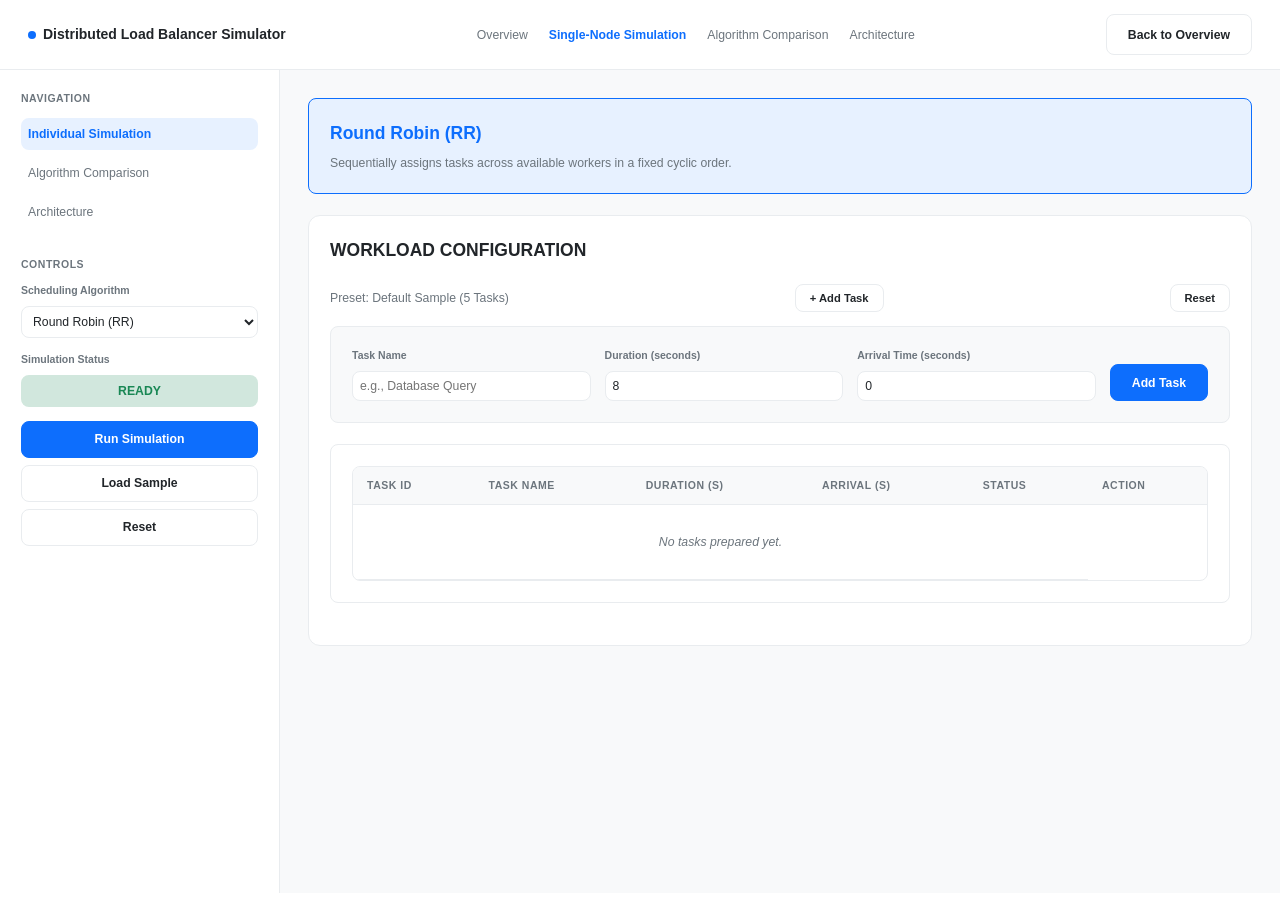
==== templates/simulator.html @ ae83afc0 "UI CHANGES" ====
<!DOCTYPE html>
<html lang="en">
<head>
    <meta charset="UTF-8" />
    <meta name="viewport" content="width=device-width, initial-scale=1.0" />
    <title>Simulator - Distributed Load Balancer</title>
    <link rel="stylesheet" href="/static/main.css" />
</head>
<body>

<!-- HEADER -->
<header class="header">
    <div class="header-inner">
        <div class="logo">
            <span class="logo-dot"></span>
            <span class="logo-text">Distributed Load Balancer Simulator</span>
        </div>
        <nav class="nav">
            <a href="/" class="nav-link">Overview</a>
            <a href="/simulator" class="nav-link nav-active">Single-Node Simulation</a>
            <a href="/#algorithms" class="nav-link">Algorithm Comparison</a>
            <a href="/#architecture" class="nav-link">Architecture</a>
        </nav>
        <a href="/" class="btn btn-secondary">Back to Overview</a>
    </div>
</header>

<!-- MAIN LAYOUT -->
<div class="simulator-layout">

    <!-- SIDEBAR -->
    <aside class="sidebar">
        <div class="sidebar-section">
            <h3 class="sidebar-title">Navigation</h3>
            <nav class="sidebar-nav">
                <a href="#simulation" class="sidebar-link sidebar-active">Individual Simulation</a>
                <a href="/#algorithms" class="sidebar-link">Algorithm Comparison</a>
                <a href="/#architecture" class="sidebar-link">Architecture</a>
            </nav>
        </div>

        <div class="sidebar-section">
            <h3 class="sidebar-title">Controls</h3>
            <div class="sidebar-control">
                <label class="sidebar-label">Scheduling Algorithm</label>
                <select id="algo-select" class="sidebar-select" onchange="changeAlgorithm(this.value)">
                    <option value="round_robin">Round Robin (RR)</option>
                    <option value="least_connections">Least Connections (LC)</option>
                </select>
            </div>
            <div class="sidebar-control">
                <label class="sidebar-label">Simulation Status</label>
                <div id="sim-status" class="sidebar-status status-ready">READY</div>
            </div>
            <div class="sidebar-actions">
                <button id="btn-run-simulation" class="btn btn-primary btn-block" onclick="runSimulation()">Run Simulation</button>
                <button class="btn btn-secondary btn-block" onclick="loadSampleTasks()">Load Sample</button>
                <button class="btn btn-secondary btn-block" onclick="resetSimulation()">Reset</button>
            </div>
        </div>
    </aside>

    <!-- MAIN CONTENT -->
    <main class="simulator-main">

        <!-- ALGORITHM INFO -->
        <div class="algorithm-info">
            <h3 id="algo-info-title" class="algo-info-title">Round Robin (RR)</h3>
            <p id="algo-info-desc" class="algo-info-desc">
                Sequentially assigns tasks across available workers in a fixed cyclic order.
            </p>
        </div>

        <!-- WORKLOAD CONFIGURATION -->
        <section id="simulation" class="section">
            <h2 class="section-title">WORKLOAD CONFIGURATION</h2>

            <div class="config-toolbar">
                <span class="config-preset">Preset: Default Sample (5 Tasks)</span>
                <button class="btn btn-secondary btn-sm" onclick="loadSampleTasks()">+ Add Task</button>
                <button class="btn btn-secondary btn-sm" onclick="resetSimulation()">Reset</button>
            </div>

            <div class="task-entry-panel">
                <div class="task-entry-form">
                    <div class="form-field">
                        <label class="form-label">Task Name</label>
                        <input type="text" id="task-name" class="form-input" placeholder="e.g., Database Query" />
                    </div>
                    <div class="form-field">
                        <label class="form-label">Duration (seconds)</label>
                        <input type="number" id="task-duration" class="form-input" placeholder="8" min="0.05" max="30" step="0.1" value="8" />
                    </div>
                    <div class="form-field">
                        <label class="form-label">Arrival Time (seconds)</label>
                        <input type="number" id="task-arrival" class="form-input" placeholder="0" min="0" max="60" step="0.5" value="0" />
                    </div>
                    <button class="btn btn-primary" onclick="addPreparedTask()">Add Task</button>
                </div>
            </div>

            <div class="prepared-tasks-panel">
                <div class="table-scroll-wrapper">
                    <table class="task-table" id="prepared-table">
                        <thead>
                            <tr>
                                <th>Task ID</th>
                                <th>Task Name</th>
                                <th>Duration (s)</th>
                                <th>Arrival (s)</th>
                                <th>Status</th>
                                <th>Action</th>
                            </tr>
                        </thead>
                        <tbody id="prepared-tbody">
                            <tr>
                                <td colspan="5" class="empty-row">No tasks prepared yet.</td>
                            </tr>
                        </tbody>
                    </table>
                </div>
            </div>
        </section>

        <!-- LIVE SIMULATION (hidden initially) -->
        <section id="live-simulation" class="section" style="display: none;">
            <h2 class="section-title">LIVE SIMULATION</h2>

            <!-- PERFORMANCE SUMMARY -->
            <div class="performance-summary">
                <div class="perf-item">
                    <span class="perf-label">TASKS SCHEDULED</span>
                    <span class="perf-value" id="perf-total">0</span>
                </div>
                <div class="perf-item">
                    <span class="perf-label">AVERAGE WAITING TIME</span>
                    <span class="perf-value" id="perf-avg-wait">0.00 units</span>
                </div>
                <div class="perf-item">
                    <span class="perf-label">AVERAGE EXECUTION TIME</span>
                    <span class="perf-value" id="perf-avg-exec">0.00 units</span>
                </div>
                <div class="perf-item">
                    <span class="perf-label">TOTAL EXECUTION TIME</span>
                    <span class="perf-value" id="perf-total-exec">0.00 units</span>
                </div>
            </div>

            <!-- WORKER VISUALIZATION -->
            <h3 class="section-subtitle-small">WORKER STATES</h3>
            <div class="workers-grid" id="workers-grid">
                <!-- Populated by JavaScript -->
            </div>

            <!-- EXECUTION TIMELINE -->
            <h3 class="section-subtitle-small">EXECUTION TIMELINE</h3>
            <div class="timeline-panel">
                <div class="timeline-container" id="timeline-container">
                    <p class="empty-text">Run a simulation to see the execution timeline.</p>
                </div>
            </div>

            <!-- TASK MONITOR -->
            <h3 class="section-subtitle-small">TASK RESULTS & COMPARISON</h3>
            <div class="task-monitor-panel">
                <div class="table-scroll-wrapper">
                    <table class="task-table" id="task-table">
                        <thead>
                            <tr>
                                <th>Task ID</th>
                                <th>Task Name</th>
                                <th>Duration</th>
                                <th>Arrival</th>
                                <th>Worker</th>
                                <th>Status</th>
                                <th>Waiting Time</th>
                                <th>Execution Time</th>
                            </tr>
                        </thead>
                        <tbody id="task-tbody">
                            <tr>
                                <td colspan="8" class="empty-row">No tasks submitted yet.</td>
                            </tr>
                        </tbody>
                    </table>
                </div>
            </div>

            <!-- SIMULATION COMPLETE -->
            <div id="simulation-complete" class="simulation-complete" style="display: none;">
                <h3 class="complete-title">SIMULATION COMPLETE</h3>
                <button class="btn btn-primary btn-large" onclick="resetSimulation()">Run New Simulation</button>
            </div>
        </section>

    </main>
</div>

<script src="/static/simulator.js"></script>
</body>
</html>
---- static/main.css ----
/* ==========================================================================
   main.css - Professional engineering theme for Load Balancer Simulator
   Clean, modern design inspired by technical dashboard interfaces
   ========================================================================== */

:root {
    --color-bg: #ffffff;
    --color-surface: #ffffff;
    --color-surface-alt: #f8f9fa;
    --color-border: #e9ecef;
    --color-text: #212529;
    --color-text-muted: #6c757d;
    --color-primary: #0d6efd;
    --color-primary-hover: #0b5ed7;
    --color-primary-light: #e7f1ff;
    --color-success: #198754;
    --color-success-bg: #d1e7dd;
    --color-danger: #dc3545;
    --color-danger-bg: #f8d7da;
    --color-warning: #ffc107;
    --color-warning-bg: #fff3cd;
    --color-info: #0dcaf0;
    --color-info-bg: #cff4fc;

    --radius: 8px;
    --radius-lg: 12px;
    --shadow: 0 1px 3px rgba(0,0,0,0.1);

    font-size: 14px;
    line-height: 1.6;
}

*, *::before, *::after {
    box-sizing: border-box;
    margin: 0;
    padding: 0;
}

body {
    background: var(--color-bg);
    color: var(--color-text);
    font-family: -apple-system, BlinkMacSystemFont, "Segoe UI", Roboto, "Helvetica Neue", Arial, sans-serif;
    line-height: 1.5;
    min-height: 100vh;
}

a {
    color: var(--color-primary);
    text-decoration: none;
}
a:hover {
    text-decoration: underline;
}

/* --------------------------------------------------------------------------
   Header
   -------------------------------------------------------------------------- */
.header {
    background: var(--color-surface);
    border-bottom: 1px solid var(--color-border);
    padding: 1rem 2rem;
    position: sticky;
    top: 0;
    z-index: 100;
}

.header-inner {
    max-width: 1400px;
    margin: 0 auto;
    display: flex;
    align-items: center;
    justify-content: space-between;
    gap: 2rem;
}

.logo {
    display: flex;
    align-items: center;
    gap: 0.5rem;
}

.logo-dot {
    width: 8px;
    height: 8px;
    background: var(--color-primary);
    border-radius: 50%;
}

.logo-text {
    font-size: 1rem;
    font-weight: 600;
    color: var(--color-text);
}

.nav {
    display: flex;
    gap: 1.5rem;
}

.nav-link {
    color: var(--color-text-muted);
    font-size: 0.875rem;
    text-decoration: none;
}
.nav-link:hover {
    color: var(--color-primary);
    text-decoration: none;
}
.nav-link.nav-active {
    color: var(--color-primary);
    font-weight: 600;
}

/* --------------------------------------------------------------------------
   Buttons
   -------------------------------------------------------------------------- */
.btn {
    display: inline-flex;
    align-items: center;
    gap: 0.5rem;
    padding: 0.75rem 1.5rem;
    border: 1px solid transparent;
    border-radius: var(--radius);
    font-size: 0.875rem;
    font-weight: 600;
    text-align: center;
    text-decoration: none;
    cursor: pointer;
    transition: all 0.2s ease;
}
.btn:hover {
    text-decoration: none;
}

.btn-primary {
    background: var(--color-primary);
    color: #fff;
    border-color: var(--color-primary);
}
.btn-primary:hover {
    background: var(--color-primary-hover);
    border-color: var(--color-primary-hover);
}

.btn-secondary {
    background: var(--color-surface);
    color: var(--color-text);
    border: 1px solid var(--color-border);
}
.btn-secondary:hover {
    background: var(--color-surface-alt);
    border-color: var(--color-primary);
    color: var(--color-primary);
}

.btn-white {
    background: #fff;
    color: var(--color-primary);
    border: 1px solid #fff;
}
.btn-white:hover {
    background: var(--color-surface-alt);
    border-color: #fff;
}

.btn-large {
    padding: 1rem 2rem;
    font-size: 1rem;
}

.btn-icon {
    font-size: 1.1em;
}

/* --------------------------------------------------------------------------
   Hero Section
   -------------------------------------------------------------------------- */
.hero {
    background: var(--color-surface);
    border-bottom: 1px solid var(--color-border);
    padding: 5rem 2rem;
    text-align: center;
}

.hero-inner {
    max-width: 900px;
    margin: 0 auto;
}

.hero-subtitle {
    font-size: 0.875rem;
    font-weight: 600;
    text-transform: uppercase;
    letter-spacing: 0.1em;
    color: var(--color-text-muted);
    margin-bottom: 1rem;
}

.hero-title {
    font-size: 3rem;
    font-weight: 700;
    color: var(--color-text);
    margin-bottom: 1.5rem;
    line-height: 1.2;
}

.hero-description {
    font-size: 1.25rem;
    color: var(--color-text-muted);
    margin-bottom: 2.5rem;
    line-height: 1.7;
    max-width: 700px;
    margin-left: auto;
    margin-right: auto;
}

.hero-cta {
    display: flex;
    gap: 1rem;
    justify-content: center;
    flex-wrap: wrap;
}

/* --------------------------------------------------------------------------
   Sections
   -------------------------------------------------------------------------- */
.section {
    background: var(--color-surface);
    border: 1px solid var(--color-border);
    border-radius: var(--radius-lg);
    padding: 1.5rem;
    margin-bottom: 1.5rem;
}

.section-gray {
    background: var(--color-surface-alt);
}

.section-inner {
    max-width: 1200px;
    margin: 0 auto;
}

.section-centered {
    text-align: center;
}

.section-title {
    font-size: 1.25rem;
    font-weight: 600;
    color: var(--color-text);
    margin-bottom: 1.5rem;
}

.cta-description {
    font-size: 1rem;
    color: var(--color-text-muted);
    margin-bottom: 1.5rem;
    max-width: 600px;
    margin-left: auto;
    margin-right: auto;
}

/* --------------------------------------------------------------------------
   Architecture Diagram
   -------------------------------------------------------------------------- */
.architecture-diagram {
    display: flex;
    flex-direction: column;
    align-items: center;
    gap: 2rem;
    padding: 2rem;
    background: var(--color-surface);
    border: 1px solid var(--color-border);
    border-radius: var(--radius-lg);
}

.arch-box {
    display: flex;
    flex-direction: column;
    align-items: center;
    gap: 0.5rem;
}

.arch-label {
    background: var(--color-surface-alt);
    border: 1px solid var(--color-border);
    padding: 0.5rem 1rem;
    border-radius: var(--radius);
    font-weight: 600;
    font-size: 0.875rem;
}

.arch-label-small {
    background: var(--color-surface);
    border: 1px solid var(--color-border);
    padding: 0.25rem 0.75rem;
    border-radius: var(--radius);
    font-size: 0.75rem;
    color: var(--color-text-muted);
}

.arch-arrow-down {
    width: 0;
    height: 0;
    border-left: 6px solid transparent;
    border-right: 6px solid transparent;
    border-top: 8px solid var(--color-text-muted);
}

.arch-workers {
    display: flex;
    gap: 2rem;
}

.arch-worker {
    display: flex;
    flex-direction: column;
    align-items: center;
    gap: 0.5rem;
    padding: 1rem;
    background: var(--color-surface-alt);
    border: 1px solid var(--color-border);
    border-radius: var(--radius);
}

/* --------------------------------------------------------------------------
   Capabilities Grid
   -------------------------------------------------------------------------- */
.capabilities-grid {
    display: grid;
    grid-template-columns: repeat(auto-fit, minmax(300px, 1fr));
    gap: 1.5rem;
}

.capability-card {
    background: var(--color-surface);
    border: 1px solid var(--color-border);
    border-radius: var(--radius-lg);
    padding: 1.5rem;
}

.capability-title {
    font-size: 1.125rem;
    font-weight: 600;
    color: var(--color-text);
    margin-bottom: 0.5rem;
}

.capability-text {
    font-size: 0.875rem;
    color: var(--color-text-muted);
    line-height: 1.5;
}

/* --------------------------------------------------------------------------
   Algorithm Cards
   -------------------------------------------------------------------------- */
.section-subtitle {
    font-size: 0.875rem;
    font-weight: 600;
    text-transform: uppercase;
    letter-spacing: 0.1em;
    color: var(--color-text-muted);
    margin-bottom: 0.5rem;
}

.algorithm-cards {
    display: grid;
    grid-template-columns: repeat(auto-fit, minmax(400px, 1fr));
    gap: 2rem;
}

.algorithm-card {
    background: var(--color-surface);
    border: 1px solid var(--color-border);
    border-radius: var(--radius-lg);
    padding: 2rem;
}

.algorithm-card-header {
    display: flex;
    justify-content: space-between;
    align-items: center;
    margin-bottom: 1rem;
}

.algorithm-number {
    font-size: 0.875rem;
    font-weight: 700;
    color: var(--color-primary);
}

.algorithm-type {
    font-size: 0.75rem;
    font-weight: 600;
    text-transform: uppercase;
    letter-spacing: 0.05em;
    color: var(--color-text-muted);
}

.algorithm-title {
    font-size: 1.5rem;
    font-weight: 700;
    color: var(--color-text);
    margin-bottom: 1rem;
}

.algorithm-description {
    font-size: 0.95rem;
    color: var(--color-text-muted);
    margin-bottom: 1.5rem;
    line-height: 1.6;
}

.algorithm-features {
    list-style: none;
    margin-bottom: 2rem;
    padding: 0;
}

.algorithm-features li {
    font-size: 0.875rem;
    color: var(--color-text);
    padding: 0.5rem 0;
    padding-left: 1.5rem;
    position: relative;
}

.algorithm-features li:before {
    content: "•";
    position: absolute;
    left: 0;
    color: var(--color-primary);
    font-weight: 700;
}

/* --------------------------------------------------------------------------
   Architecture Flow
   -------------------------------------------------------------------------- */
.architecture-flow {
    display: flex;
    flex-direction: column;
    align-items: center;
    gap: 1rem;
    padding: 2rem;
    background: var(--color-surface);
    border: 1px solid var(--color-border);
    border-radius: var(--radius-lg);
    margin-bottom: 1.5rem;
}

.flow-step {
    display: flex;
    flex-direction: column;
    align-items: center;
    gap: 0.5rem;
}

.flow-label {
    background: var(--color-surface-alt);
    border: 1px solid var(--color-border);
    padding: 0.5rem 1rem;
    border-radius: var(--radius);
    font-weight: 600;
    font-size: 0.875rem;
}

.flow-arrow {
    width: 0;
    height: 0;
    border-left: 6px solid transparent;
    border-right: 6px solid transparent;
    border-top: 8px solid var(--color-text-muted);
}

.flow-workers {
    display: flex;
    gap: 1rem;
}

.flow-worker-box {
    display: flex;
    flex-direction: column;
    align-items: center;
    gap: 0.25rem;
    padding: 1rem;
    background: var(--color-surface-alt);
    border: 1px solid var(--color-border);
    border-radius: var(--radius);
}

.flow-worker-label {
    font-weight: 600;
    font-size: 0.875rem;
}

.flow-worker-sub {
    font-size: 0.75rem;
    color: var(--color-text-muted);
}

.architecture-note {
    background: var(--color-surface-alt);
    border-left: 3px solid var(--color-primary);
    padding: 1rem;
    border-radius: var(--radius);
}

.architecture-note p {
    font-size: 0.875rem;
    color: var(--color-text-muted);
    line-height: 1.5;
}

/* --------------------------------------------------------------------------
   CTA Banner
   -------------------------------------------------------------------------- */
.cta-banner {
    background: var(--color-primary);
    padding: 4rem 2rem;
}

.cta-inner {
    max-width: 900px;
    margin: 0 auto;
    text-align: center;
}

.cta-title {
    font-size: 2rem;
    font-weight: 700;
    color: #fff;
    margin-bottom: 1rem;
}

.cta-description {
    font-size: 1.125rem;
    color: rgba(255,255,255,0.9);
    margin-bottom: 2rem;
    line-height: 1.6;
}

/* --------------------------------------------------------------------------
   Footer
   -------------------------------------------------------------------------- */
.footer {
    background: var(--color-surface);
    border-top: 1px solid var(--color-border);
    padding: 2rem 2rem;
}

.footer-inner {
    max-width: 1400px;
    margin: 0 auto;
    display: flex;
    justify-content: space-between;
    align-items: center;
    gap: 2rem;
}

.footer-brand {
    display: flex;
    flex-direction: column;
    gap: 0.25rem;
}

.footer-title {
    font-weight: 600;
    font-size: 0.875rem;
    color: var(--color-text);
}

.footer-subtitle {
    font-size: 0.75rem;
    color: var(--color-text-muted);
}

.footer-nav {
    display: flex;
    gap: 2rem;
}

.footer-link {
    font-size: 0.875rem;
    color: var(--color-text-muted);
    text-decoration: none;
}
.footer-link:hover {
    color: var(--color-primary);
    text-decoration: none;
}

/* --------------------------------------------------------------------------
   Simulator Layout
   -------------------------------------------------------------------------- */
.simulator-layout {
    display: flex;
    min-height: calc(100vh - 77px);
}

.sidebar {
    width: 280px;
    background: var(--color-surface);
    border-right: 1px solid var(--color-border);
    padding: 1.5rem;
    flex-shrink: 0;
}

.sidebar-section {
    margin-bottom: 2rem;
}

.sidebar-title {
    font-size: 0.75rem;
    font-weight: 600;
    text-transform: uppercase;
    letter-spacing: 0.05em;
    color: var(--color-text-muted);
    margin-bottom: 0.75rem;
}

.sidebar-nav {
    display: flex;
    flex-direction: column;
    gap: 0.5rem;
}

.sidebar-link {
    font-size: 0.875rem;
    color: var(--color-text-muted);
    text-decoration: none;
    padding: 0.5rem;
    border-radius: var(--radius);
}
.sidebar-link:hover {
    background: var(--color-surface-alt);
    color: var(--color-text);
    text-decoration: none;
}
.sidebar-link.sidebar-active {
    background: var(--color-primary-light);
    color: var(--color-primary);
    font-weight: 600;
}

.sidebar-control {
    margin-bottom: 1rem;
}

.sidebar-label {
    display: block;
    font-size: 0.75rem;
    font-weight: 600;
    color: var(--color-text-muted);
    margin-bottom: 0.5rem;
}

.sidebar-select {
    width: 100%;
    padding: 0.5rem;
    border: 1px solid var(--color-border);
    border-radius: var(--radius);
    font-size: 0.875rem;
    background: var(--color-surface);
    color: var(--color-text);
}

.sidebar-status {
    padding: 0.5rem;
    border-radius: var(--radius);
    font-size: 0.875rem;
    font-weight: 600;
    text-align: center;
}

.status-ready {
    background: var(--color-success-bg);
    color: var(--color-success);
}

.status-running {
    background: var(--color-info-bg);
    color: var(--color-info);
}

.status-complete {
    background: var(--color-success-bg);
    color: var(--color-success);
}

.sidebar-actions {
    display: flex;
    flex-direction: column;
    gap: 0.5rem;
}

.btn-block {
    width: 100%;
    justify-content: center;
}

.btn-sm {
    padding: 0.5rem 1rem;
    font-size: 0.8rem;
}

.simulator-main {
    flex: 1;
    padding: 2rem;
    overflow-y: auto;
    background: var(--color-surface-alt);
}

/* --------------------------------------------------------------------------
   Algorithm Info
   -------------------------------------------------------------------------- */
.algorithm-info {
    background: var(--color-primary-light);
    border: 1px solid var(--color-primary);
    border-radius: var(--radius);
    padding: 1.5rem;
    margin-bottom: 1.5rem;
}

.algo-info-title {
    font-size: 1.25rem;
    font-weight: 700;
    color: var(--color-primary);
    margin-bottom: 0.5rem;
}

.algo-info-desc {
    font-size: 0.875rem;
    color: var(--color-text-muted);
    line-height: 1.5;
}

/* --------------------------------------------------------------------------
   Config Toolbar
   -------------------------------------------------------------------------- */
.config-toolbar {
    display: flex;
    justify-content: space-between;
    align-items: center;
    margin-bottom: 1rem;
}

.config-preset {
    font-size: 0.875rem;
    color: var(--color-text-muted);
}

/* --------------------------------------------------------------------------
   Performance Summary
   -------------------------------------------------------------------------- */
.performance-summary {
    display: grid;
    grid-template-columns: repeat(4, 1fr);
    gap: 1rem;
    margin-bottom: 2rem;
}

.perf-item {
    background: var(--color-surface);
    border: 1px solid var(--color-border);
    border-radius: var(--radius);
    padding: 1rem;
    text-align: center;
}

.perf-label {
    font-size: 0.75rem;
    font-weight: 600;
    text-transform: uppercase;
    color: var(--color-text-muted);
    margin-bottom: 0.5rem;
}

.perf-value {
    font-size: 1.5rem;
    font-weight: 700;
    color: var(--color-text);
    font-family: "Consolas", monospace;
}

.section-subtitle-small {
    font-size: 1rem;
    font-weight: 600;
    color: var(--color-text);
    margin-bottom: 1rem;
    margin-top: 2rem;
}

/* --------------------------------------------------------------------------
   Timeline / Gantt Chart
   -------------------------------------------------------------------------- */
.timeline-panel {
    background: var(--color-surface);
    border: 1px solid var(--color-border);
    border-radius: var(--radius);
    padding: 1.5rem;
    margin-bottom: 1.5rem;
}

.timeline-container {
    min-height: 200px;
    position: relative;
}

.timeline-legend {
    display: flex;
    gap: 1.5rem;
    margin-bottom: 1rem;
    flex-wrap: wrap;
}

.timeline-legend-item {
    display: flex;
    align-items: center;
    gap: 0.5rem;
    font-size: 0.875rem;
    color: var(--color-text-muted);
}

.timeline-legend-color {
    width: 12px;
    height: 12px;
    border-radius: 2px;
}

.timeline-chart {
    display: flex;
    flex-direction: column;
    gap: 0.5rem;
}

.timeline-worker-row {
    display: flex;
    align-items: center;
    gap: 1rem;
}

.timeline-worker-label {
    width: 100px;
    font-size: 0.875rem;
    font-weight: 600;
    color: var(--color-text);
    flex-shrink: 0;
}

.timeline-track {
    flex: 1;
    position: relative;
    height: 40px;
    background: var(--color-surface-alt);
    border: 1px solid var(--color-border);
    border-radius: var(--radius);
    overflow: hidden;
}

.timeline-bar {
    position: absolute;
    height: 100%;
    border-radius: var(--radius);
    display: flex;
    align-items: center;
    justify-content: center;
    font-size: 0.75rem;
    font-weight: 600;
    color: #fff;
    cursor: pointer;
}

.timeline-bar:hover {
    z-index: 10;
}

.timeline-bar-label {
    white-space: nowrap;
    overflow: hidden;
    text-overflow: ellipsis;
    padding: 0 0.5rem;
}

.timeline-time-axis {
    display: flex;
    justify-content: space-between;
    margin-top: 0.5rem;
    padding: 0 100px;
}

.timeline-time-label {
    font-size: 0.75rem;
    color: var(--color-text-muted);
    font-family: "Consolas", monospace;
}

/* --------------------------------------------------------------------------
   Simulator Panels
   -------------------------------------------------------------------------- */
.panel-title {
    font-size: 1rem;
    font-weight: 600;
    color: var(--color-text);
    margin-bottom: 1rem;
}

.task-entry-panel {
    background: var(--color-surface-alt);
    border: 1px solid var(--color-border);
    border-radius: var(--radius);
    padding: 1.5rem;
    margin-bottom: 1.5rem;
}

.task-entry-form {
    display: flex;
    gap: 1rem;
    align-items: flex-end;
}

.form-field {
    flex: 1;
}

.form-label {
    display: block;
    font-size: 0.75rem;
    font-weight: 600;
    color: var(--color-text-muted);
    margin-bottom: 0.5rem;
}

.form-input {
    width: 100%;
    padding: 0.5rem;
    border: 1px solid var(--color-border);
    border-radius: var(--radius);
    font-size: 0.875rem;
    background: var(--color-surface);
    color: var(--color-text);
}
.form-input:focus {
    outline: none;
    border-color: var(--color-primary);
}

.prepared-tasks-panel {
    background: var(--color-surface);
    border: 1px solid var(--color-border);
    border-radius: var(--radius);
    padding: 1.5rem;
    margin-bottom: 1.5rem;
}

.empty-text {
    color: var(--color-text-muted);
    font-style: italic;
    text-align: center;
    padding: 2rem;
}

/* --------------------------------------------------------------------------
   Workers Grid
   -------------------------------------------------------------------------- */
.workers-grid {
    display: grid;
    grid-template-columns: repeat(auto-fit, minmax(300px, 1fr));
    gap: 1.5rem;
    margin-bottom: 2rem;
}

.worker-panel {
    background: var(--color-surface-alt);
    border: 1px solid var(--color-border);
    border-radius: var(--radius-lg);
    padding: 1.5rem;
}

.worker-panel-header {
    display: flex;
    justify-content: space-between;
    align-items: center;
    margin-bottom: 1rem;
    padding-bottom: 0.75rem;
    border-bottom: 1px solid var(--color-border);
}

.worker-panel-title {
    font-size: 1.125rem;
    font-weight: 600;
    color: var(--color-text);
}

.worker-status-badge {
    padding: 0.25rem 0.75rem;
    border-radius: var(--radius);
    font-size: 0.75rem;
    font-weight: 600;
    text-transform: uppercase;
}

.status-idle {
    background: var(--color-success-bg);
    color: var(--color-success);
}

.status-busy {
    background: var(--color-warning-bg);
    color: var(--color-warning);
}

.status-failed {
    background: var(--color-danger-bg);
    color: var(--color-danger);
}

.worker-section {
    margin-bottom: 1rem;
}

.worker-section-label {
    font-size: 0.75rem;
    font-weight: 600;
    text-transform: uppercase;
    color: var(--color-text-muted);
    margin-bottom: 0.5rem;
}

.worker-section-value {
    font-size: 0.875rem;
    color: var(--color-text);
    font-weight: 500;
}

.worker-thread-badge {
    display: inline-block;
    padding: 0.25rem 0.5rem;
    background: var(--color-info-bg);
    color: var(--color-info);
    border-radius: var(--radius);
    font-size: 0.75rem;
    font-weight: 600;
}

.worker-current-task {
    font-family: "Consolas", monospace;
    font-size: 0.875rem;
    color: var(--color-text);
}

.worker-queue {
    background: var(--color-surface);
    border: 1px solid var(--color-border);
    border-radius: var(--radius);
    padding: 0.75rem;
    min-height: 80px;
}

.worker-queue-item {
    font-size: 0.875rem;
    color: var(--color-text);
    padding: 0.25rem 0;
    font-family: "Consolas", monospace;
}

.worker-queue-empty {
    font-size: 0.875rem;
    color: var(--color-text-muted);
    font-style: italic;
}

.worker-actions {
    display: flex;
    gap: 0.5rem;
    margin-top: 1rem;
}

.btn-fail {
    background: var(--color-danger-bg);
    color: var(--color-danger);
    border-color: var(--color-danger);
}
.btn-fail:hover {
    background: var(--color-danger);
    color: #fff;
}

.btn-recover {
    background: var(--color-success-bg);
    color: var(--color-success);
    border-color: var(--color-success);
}
.btn-recover:hover {
    background: var(--color-success);
    color: #fff;
}

/* --------------------------------------------------------------------------
   Task Monitor
   -------------------------------------------------------------------------- */
.task-monitor-panel {
    background: var(--color-surface-alt);
    border: 1px solid var(--color-border);
    border-radius: var(--radius);
    padding: 1.5rem;
    margin-bottom: 1.5rem;
}

.table-scroll-wrapper {
    overflow-x: auto;
    border-radius: var(--radius);
    border: 1px solid var(--color-border);
}

.task-table {
    width: 100%;
    border-collapse: collapse;
    font-size: 0.875rem;
    min-width: 800px;
}

.task-table thead {
    background: var(--color-surface-alt);
}

.task-table th {
    padding: 0.75rem 1rem;
    text-align: left;
    font-size: 0.75rem;
    text-transform: uppercase;
    letter-spacing: 0.05em;
    color: var(--color-text-muted);
    font-weight: 600;
    border-bottom: 1px solid var(--color-border);
}

.task-table td {
    padding: 0.75rem 1rem;
    border-bottom: 1px solid var(--color-border);
    vertical-align: middle;
}

.task-table tbody tr:hover {
    background: var(--color-surface-alt);
}

.task-table .empty-row {
    text-align: center;
    color: var(--color-text-muted);
    font-style: italic;
    padding: 2rem;
}

.task-status-badge {
    padding: 0.25rem 0.5rem;
    border-radius: var(--radius);
    font-size: 0.75rem;
    font-weight: 600;
    text-transform: uppercase;
}

.ts-ready {
    background: var(--color-success-bg);
    color: var(--color-success);
}

.ts-queued {
    background: var(--color-info-bg);
    color: var(--color-info);
}

.ts-running {
    background: var(--color-warning-bg);
    color: var(--color-warning);
}

.ts-completed {
    background: var(--color-success-bg);
    color: var(--color-success);
}

.ts-interrupted {
    background: var(--color-danger-bg);
    color: var(--color-danger);
}

/* --------------------------------------------------------------------------
   Metrics Panel
   -------------------------------------------------------------------------- */
.metrics-panel {
    background: var(--color-surface-alt);
    border: 1px solid var(--color-border);
    border-radius: var(--radius);
    padding: 1.5rem;
    margin-bottom: 1.5rem;
}

.metrics-grid {
    display: grid;
    grid-template-columns: repeat(auto-fit, minmax(150px, 1fr));
    gap: 1rem;
}

.metric-box {
    background: var(--color-surface);
    border: 1px solid var(--color-border);
    border-radius: var(--radius);
    padding: 1rem;
    text-align: center;
}

.metric-label {
    font-size: 0.75rem;
    font-weight: 600;
    text-transform: uppercase;
    color: var(--color-text-muted);
    margin-bottom: 0.5rem;
}

.metric-value {
    font-size: 1.25rem;
    font-weight: 700;
    color: var(--color-text);
    font-family: "Consolas", monospace;
}

/* --------------------------------------------------------------------------
   Simulation Complete
   -------------------------------------------------------------------------- */
.simulation-complete {
    background: var(--color-success-bg);
    border: 1px solid var(--color-success);
    border-radius: var(--radius-lg);
    padding: 2rem;
    margin-top: 2rem;
}

.complete-title {
    font-size: 1.5rem;
    font-weight: 700;
    color: var(--color-success);
    margin-bottom: 1.5rem;
    text-align: center;
}

.complete-summary {
    display: grid;
    grid-template-columns: repeat(auto-fit, minmax(200px, 1fr));
    gap: 1rem;
}

.complete-item {
    display: flex;
    justify-content: space-between;
    padding: 0.75rem;
    background: var(--color-surface);
    border-radius: var(--radius);
}

.complete-label {
    font-size: 0.875rem;
    color: var(--color-text-muted);
}

.complete-value {
    font-size: 0.875rem;
    font-weight: 600;
    color: var(--color-text);
    font-family: "Consolas", monospace;
}

/* --------------------------------------------------------------------------
   Responsive
   -------------------------------------------------------------------------- */
@media (max-width: 900px) {
    .simulator-layout {
        flex-direction: column;
    }
    .sidebar {
        width: 100%;
        border-right: none;
        border-bottom: 1px solid var(--color-border);
    }
    .sidebar-nav {
        flex-direction: row;
        flex-wrap: wrap;
    }
    .footer-inner {
        flex-direction: column;
        text-align: center;
    }
}

@media (max-width: 600px) {
    .header-inner {
        flex-direction: column;
        align-items: flex-start;
    }
    .nav {
        flex-direction: column;
        gap: 0.5rem;
    }
    .hero-cta {
        flex-direction: column;
    }
    .task-entry-form {
        flex-direction: column;
    }
    .config-panel {
        flex-direction: column;
    }
}
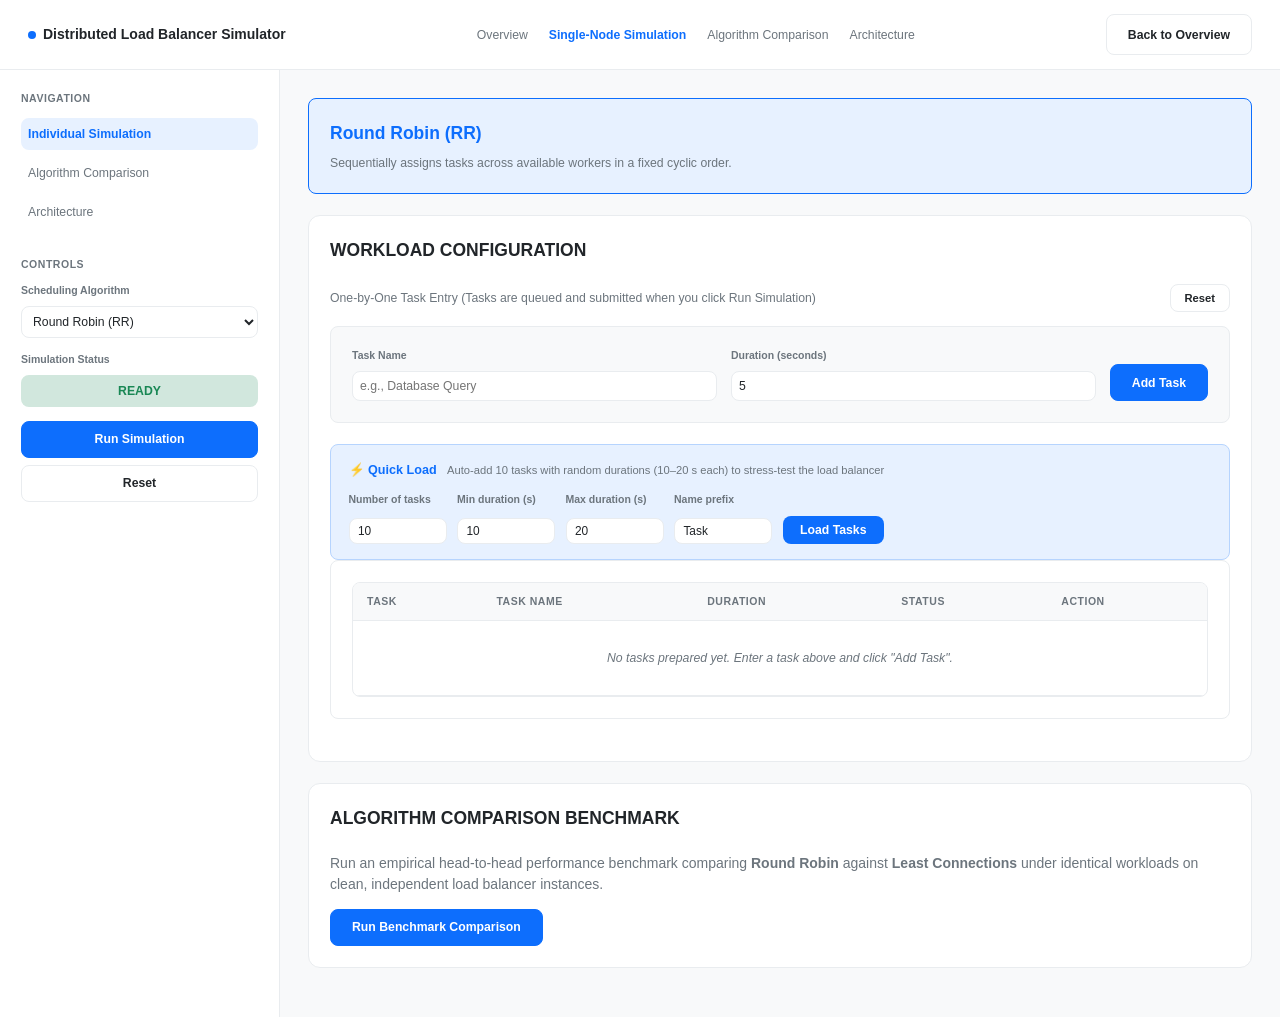
==== commit 77202e7c: "loading samples" ====
--- a/templates/simulator.html
+++ b/templates/simulator.html
@@ -54,7 +54,6 @@
             </div>
             <div class="sidebar-actions">
                 <button id="btn-run-simulation" class="btn btn-primary btn-block" onclick="runSimulation()">Run Simulation</button>
-                <button class="btn btn-secondary btn-block" onclick="loadSampleTasks()">Load Sample</button>
                 <button class="btn btn-secondary btn-block" onclick="resetSimulation()">Reset</button>
             </div>
         </div>
@@ -76,8 +75,7 @@
             <h2 class="section-title">WORKLOAD CONFIGURATION</h2>
 
             <div class="config-toolbar">
-                <span class="config-preset">Preset: Default Sample (5 Tasks)</span>
-                <button class="btn btn-secondary btn-sm" onclick="loadSampleTasks()">+ Add Task</button>
+                <span class="config-preset">One-by-One Task Entry (Tasks are queued and submitted when you click Run Simulation)</span>
                 <button class="btn btn-secondary btn-sm" onclick="resetSimulation()">Reset</button>
             </div>
 
@@ -89,13 +87,44 @@
                     </div>
                     <div class="form-field">
                         <label class="form-label">Duration (seconds)</label>
-                        <input type="number" id="task-duration" class="form-input" placeholder="8" min="0.05" max="30" step="0.1" value="8" />
-                    </div>
-                    <div class="form-field">
-                        <label class="form-label">Arrival Time (seconds)</label>
-                        <input type="number" id="task-arrival" class="form-input" placeholder="0" min="0" max="60" step="0.5" value="0" />
+                        <input type="number" id="task-duration" class="form-input" placeholder="5" min="0.05" max="30" step="0.1" value="5" />
                     </div>
                     <button class="btn btn-primary" onclick="addPreparedTask()">Add Task</button>
+                </div>
+            </div>
+
+            <!-- LOAD TASKS PANEL -->
+            <div class="load-tasks-panel">
+                <div class="load-tasks-header">
+                    <span class="load-tasks-title">⚡ Quick Load</span>
+                    <span class="load-tasks-desc">Auto-add 10 tasks with random durations (10–20 s each) to stress-test the load balancer</span>
+                </div>
+                <div class="load-tasks-controls">
+                    <div class="load-tasks-count-group">
+                        <label class="form-label" for="load-task-count">Number of tasks</label>
+                        <input type="number" id="load-task-count" class="form-input form-input-sm" min="1" max="20" value="10" />
+                    </div>
+                    <div class="load-tasks-count-group">
+                        <label class="form-label" for="load-min-dur">Min duration (s)</label>
+                        <input type="number" id="load-min-dur" class="form-input form-input-sm" min="1" max="29" step="1" value="10" />
+                    </div>
+                    <div class="load-tasks-count-group">
+                        <label class="form-label" for="load-max-dur">Max duration (s)</label>
+                        <input type="number" id="load-max-dur" class="form-input form-input-sm" min="2" max="30" step="1" value="20" />
+                    </div>
+                    <div class="load-tasks-count-group">
+                        <label class="form-label" for="load-name-prefix">Name prefix</label>
+                        <input type="text" id="load-name-prefix" class="form-input form-input-sm" value="Task" placeholder="Task" maxlength="20" />
+                    </div>
+                    <button id="btn-load-tasks" class="btn btn-accent" onclick="loadBulkTasks()">
+                        Load Tasks
+                    </button>
+                </div>
+                <div id="load-tasks-progress" class="load-tasks-progress" style="display:none;">
+                    <div class="load-tasks-bar-wrap">
+                        <div class="load-tasks-bar" id="load-tasks-bar"></div>
+                    </div>
+                    <span id="load-tasks-progress-text" class="load-tasks-progress-text">Adding tasks…</span>
                 </div>
             </div>
 
@@ -104,17 +133,16 @@
                     <table class="task-table" id="prepared-table">
                         <thead>
                             <tr>
-                                <th>Task ID</th>
+                                <th>Task</th>
                                 <th>Task Name</th>
-                                <th>Duration (s)</th>
-                                <th>Arrival (s)</th>
+                                <th>Duration</th>
                                 <th>Status</th>
                                 <th>Action</th>
                             </tr>
                         </thead>
                         <tbody id="prepared-tbody">
                             <tr>
-                                <td colspan="5" class="empty-row">No tasks prepared yet.</td>
+                                <td colspan="5" class="empty-row">No tasks prepared yet. Enter a task above and click "Add Task".</td>
                             </tr>
                         </tbody>
                     </table>
@@ -126,6 +154,24 @@
         <section id="live-simulation" class="section" style="display: none;">
             <h2 class="section-title">LIVE SIMULATION</h2>
 
+            <!-- ARCHITECTURE FLOW -->
+            <div class="arch-flow-panel">
+                <div class="arch-flow-step">
+                    <span class="arch-flow-tag">LOAD BALANCER</span>
+                    <span class="arch-flow-sub">Single Ingestion Coordinator</span>
+                </div>
+                <div class="arch-flow-arrow">➔</div>
+                <div class="arch-flow-step">
+                    <span class="arch-flow-tag" id="arch-active-scheduler">SCHEDULER</span>
+                    <span class="arch-flow-sub">Fault-Tolerant Dispatch</span>
+                </div>
+                <div class="arch-flow-arrow">➔</div>
+                <div class="arch-flow-step">
+                    <span class="arch-flow-tag">3 CONCURRENT WORKERS</span>
+                    <span class="arch-flow-sub">1 Dedicated Thread + 1 Isolated FIFO Queue Each</span>
+                </div>
+            </div>
+
             <!-- PERFORMANCE SUMMARY -->
             <div class="performance-summary">
                 <div class="perf-item">
@@ -134,22 +180,22 @@
                 </div>
                 <div class="perf-item">
                     <span class="perf-label">AVERAGE WAITING TIME</span>
-                    <span class="perf-value" id="perf-avg-wait">0.00 units</span>
+                    <span class="perf-value" id="perf-avg-wait">0.00 s</span>
                 </div>
                 <div class="perf-item">
                     <span class="perf-label">AVERAGE EXECUTION TIME</span>
-                    <span class="perf-value" id="perf-avg-exec">0.00 units</span>
+                    <span class="perf-value" id="perf-avg-exec">0.00 s</span>
                 </div>
                 <div class="perf-item">
                     <span class="perf-label">TOTAL EXECUTION TIME</span>
-                    <span class="perf-value" id="perf-total-exec">0.00 units</span>
+                    <span class="perf-value" id="perf-total-exec">0.00 s</span>
                 </div>
             </div>
 
             <!-- WORKER VISUALIZATION -->
-            <h3 class="section-subtitle-small">WORKER STATES</h3>
+            <h3 class="section-subtitle-small">CONCURRENT WORKER THREADS & ISOLATED QUEUES</h3>
             <div class="workers-grid" id="workers-grid">
-                <!-- Populated by JavaScript -->
+                <!-- Populated dynamically by JavaScript -->
             </div>
 
             <!-- EXECUTION TIMELINE -->
@@ -170,7 +216,6 @@
                                 <th>Task ID</th>
                                 <th>Task Name</th>
                                 <th>Duration</th>
-                                <th>Arrival</th>
                                 <th>Worker</th>
                                 <th>Status</th>
                                 <th>Waiting Time</th>
@@ -179,7 +224,7 @@
                         </thead>
                         <tbody id="task-tbody">
                             <tr>
-                                <td colspan="8" class="empty-row">No tasks submitted yet.</td>
+                                <td colspan="7" class="empty-row">No tasks submitted yet.</td>
                             </tr>
                         </tbody>
                     </table>
@@ -193,6 +238,18 @@
             </div>
         </section>
 
+        <!-- ALGORITHM COMPARISON BENCHMARK -->
+        <section id="algorithms" class="section">
+            <h2 class="section-title">ALGORITHM COMPARISON BENCHMARK</h2>
+            <p style="color: var(--color-text-muted); margin-bottom: 1rem;">
+                Run an empirical head-to-head performance benchmark comparing <b>Round Robin</b> against <b>Least Connections</b> under identical workloads on clean, independent load balancer instances.
+            </p>
+            <button class="btn btn-primary" id="btn-run-comparison" onclick="runAlgorithmComparison()">Run Benchmark Comparison</button>
+            <div id="comparison-results" style="display: none; margin-top: 1.5rem;">
+                <!-- Populated dynamically by JavaScript -->
+            </div>
+        </section>
+
     </main>
 </div>
 
--- a/static/main.css
+++ b/static/main.css
@@ -18,6 +18,8 @@
     --color-danger: #dc3545;
     --color-danger-bg: #f8d7da;
     --color-warning: #ffc107;
+
+    --header-height: 58px; /* sticky header compensation */
     --color-warning-bg: #fff3cd;
     --color-info: #0dcaf0;
     --color-info-bg: #cff4fc;
@@ -230,6 +232,7 @@
     border-radius: var(--radius-lg);
     padding: 1.5rem;
     margin-bottom: 1.5rem;
+    scroll-margin-top: 70px; /* clear sticky header on scrollIntoView */
 }
 
 .section-gray {
@@ -1051,24 +1054,71 @@
 }
 
 .worker-queue {
-    background: var(--color-surface);
-    border: 1px solid var(--color-border);
-    border-radius: var(--radius);
-    padding: 0.75rem;
-    min-height: 80px;
+    background: #fdfdfe;
+    border: 1px solid var(--color-border);
+    border-radius: var(--radius);
+    padding: 0.6rem;
+    min-height: 70px;
+    display: flex;
+    flex-direction: column;
+    gap: 0.4rem;
 }
 
 .worker-queue-item {
-    font-size: 0.875rem;
-    color: var(--color-text);
-    padding: 0.25rem 0;
+    font-size: 0.8rem;
+    background: #f1f5f9;
+    border-left: 3px solid var(--color-primary);
+    border-radius: 4px;
+    padding: 0.3rem 0.5rem;
     font-family: "Consolas", monospace;
+    display: flex;
+    justify-content: space-between;
 }
 
 .worker-queue-empty {
     font-size: 0.875rem;
     color: var(--color-text-muted);
     font-style: italic;
+    padding: 0.5rem;
+    text-align: center;
+}
+
+/* Architecture Flow Diagram */
+.arch-flow-panel {
+    display: flex;
+    align-items: center;
+    justify-content: space-between;
+    background: var(--color-surface-alt);
+    border: 1px solid var(--color-border);
+    border-radius: var(--radius);
+    padding: 1rem 1.5rem;
+    margin-bottom: 1.5rem;
+    gap: 1rem;
+    flex-wrap: wrap;
+}
+
+.arch-flow-step {
+    display: flex;
+    flex-direction: column;
+    gap: 0.25rem;
+}
+
+.arch-flow-tag {
+    font-weight: 700;
+    font-size: 0.85rem;
+    color: var(--color-primary);
+    letter-spacing: 0.05em;
+}
+
+.arch-flow-sub {
+    font-size: 0.75rem;
+    color: var(--color-text-muted);
+}
+
+.arch-flow-arrow {
+    font-size: 1.25rem;
+    color: var(--color-text-muted);
+    font-weight: bold;
 }
 
 .worker-actions {
@@ -1311,4 +1361,134 @@
     .config-panel {
         flex-direction: column;
     }
-}
+    .load-tasks-controls {
+        flex-direction: column;
+        align-items: stretch;
+    }
+}
+
+/* --------------------------------------------------------------------------
+   Launch placeholder (spinner shown instantly when Run Simulation clicked)
+   -------------------------------------------------------------------------- */
+.launch-placeholder {
+    display: flex;
+    align-items: center;
+    gap: 0.85rem;
+    padding: 2rem 1.5rem;
+    color: var(--color-text-muted);
+    font-size: 0.9rem;
+    font-weight: 500;
+    grid-column: 1 / -1;
+}
+
+.launch-spinner {
+    width: 22px;
+    height: 22px;
+    border: 3px solid var(--color-border);
+    border-top-color: var(--color-primary);
+    border-radius: 50%;
+    animation: spin 0.7s linear infinite;
+    flex-shrink: 0;
+}
+
+@keyframes spin {
+    to { transform: rotate(360deg); }
+}
+
+/* --------------------------------------------------------------------------
+   Load Tasks (Quick Bulk Loader)
+   -------------------------------------------------------------------------- */
+.load-tasks-panel {
+    margin-top: 1.25rem;
+    padding: 1.125rem 1.25rem;
+    background: var(--color-primary-light);
+    border: 1.5px solid #b6d4fe;
+    border-radius: var(--radius);
+}
+
+.load-tasks-header {
+    display: flex;
+    align-items: baseline;
+    gap: 0.75rem;
+    margin-bottom: 0.85rem;
+    flex-wrap: wrap;
+}
+
+.load-tasks-title {
+    font-size: 0.9rem;
+    font-weight: 700;
+    color: var(--color-primary);
+    white-space: nowrap;
+}
+
+.load-tasks-desc {
+    font-size: 0.8rem;
+    color: var(--color-text-muted);
+}
+
+.load-tasks-controls {
+    display: flex;
+    align-items: flex-end;
+    gap: 0.75rem;
+    flex-wrap: wrap;
+}
+
+.load-tasks-count-group {
+    display: flex;
+    flex-direction: column;
+    gap: 0.25rem;
+}
+
+.form-input-sm {
+    width: 7rem;
+    font-size: 0.85rem;
+    padding: 0.35rem 0.6rem;
+}
+
+/* Accent button (purple-ish teal) for Load Tasks */
+.btn-accent {
+    background: #0d6efd;
+    color: #fff;
+    border: none;
+    padding: 0.5rem 1.25rem;
+    border-radius: var(--radius);
+    font-size: 0.875rem;
+    font-weight: 600;
+    cursor: pointer;
+    white-space: nowrap;
+    align-self: flex-end;
+    transition: background 0.15s;
+}
+.btn-accent:hover { background: #0b5ed7; }
+.btn-accent:disabled { opacity: 0.6; cursor: default; }
+
+/* Progress bar */
+.load-tasks-progress {
+    display: flex;
+    align-items: center;
+    gap: 0.75rem;
+    margin-top: 0.85rem;
+}
+
+.load-tasks-bar-wrap {
+    flex: 1;
+    height: 8px;
+    background: #d0e4ff;
+    border-radius: 999px;
+    overflow: hidden;
+}
+
+.load-tasks-bar {
+    height: 100%;
+    width: 0%;
+    background: var(--color-primary);
+    border-radius: 999px;
+    transition: width 0.2s ease;
+}
+
+.load-tasks-progress-text {
+    font-size: 0.78rem;
+    color: var(--color-primary);
+    font-weight: 600;
+    white-space: nowrap;
+}
